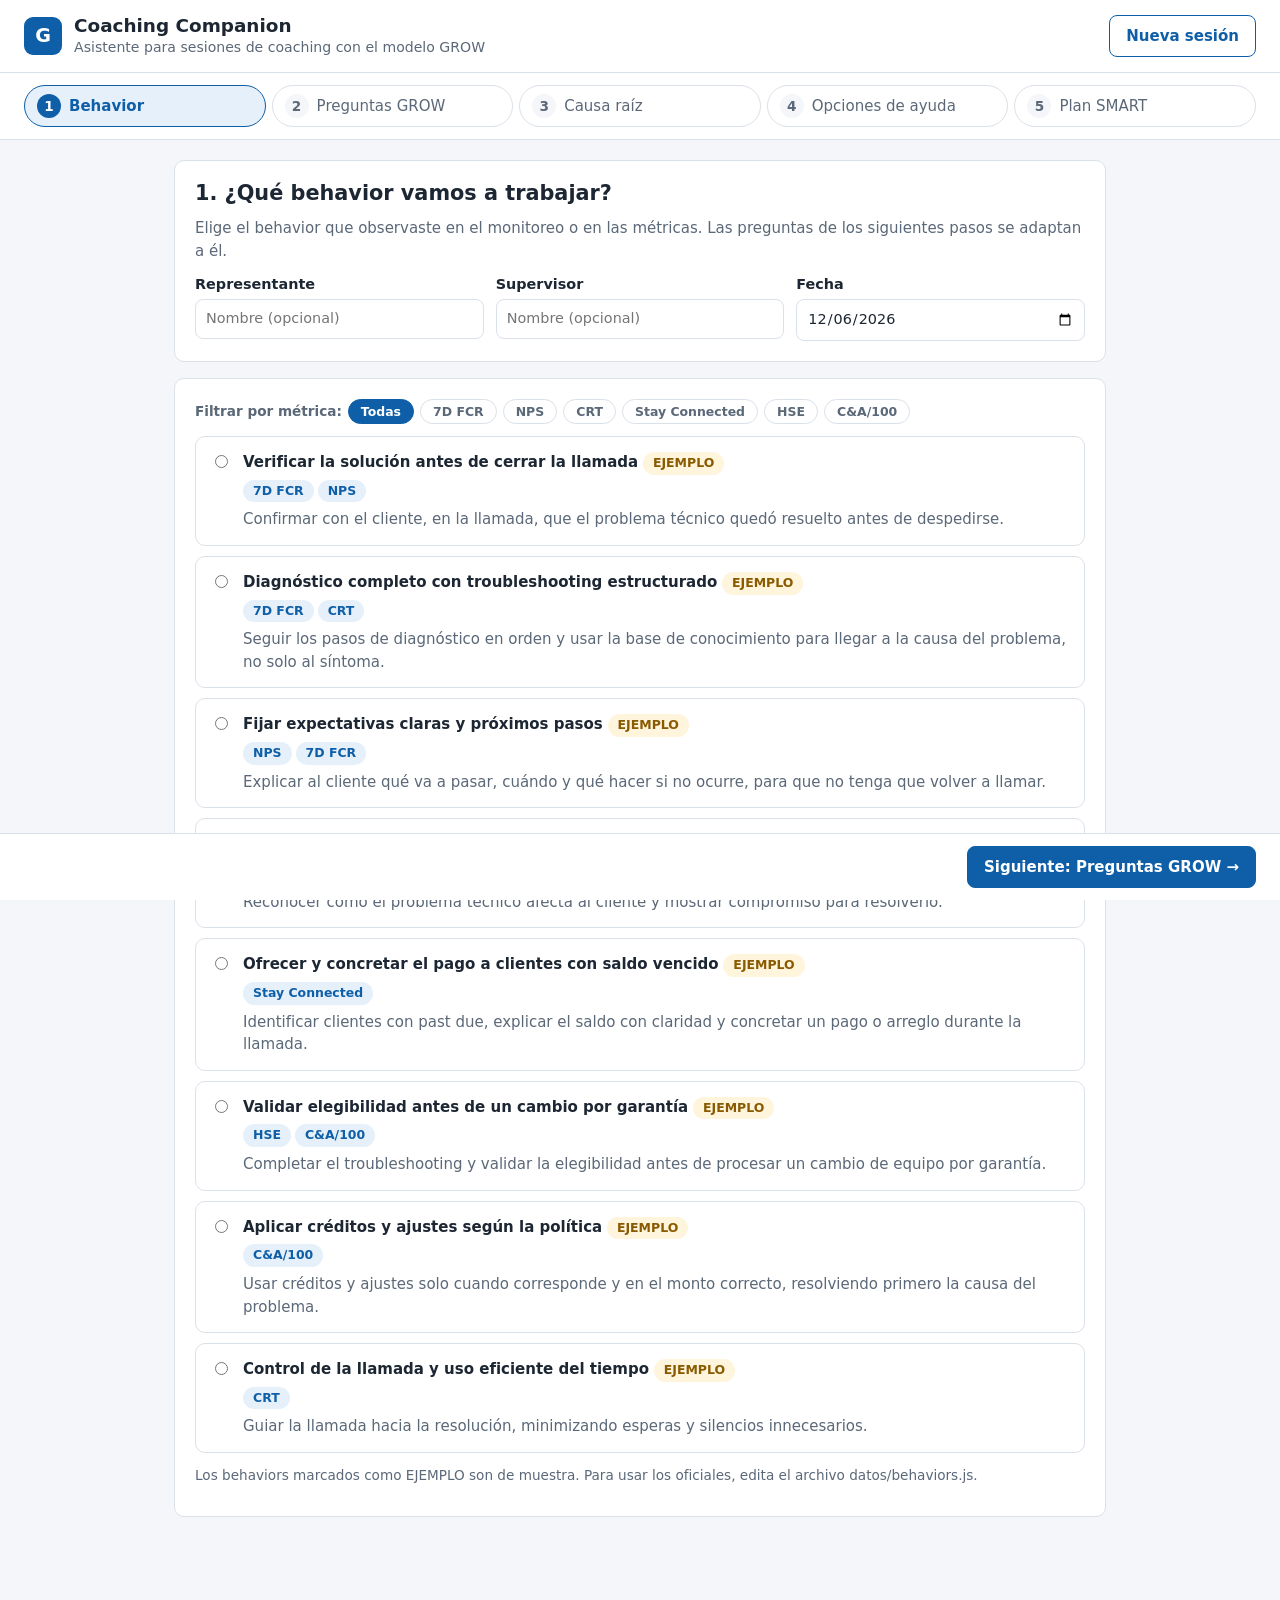
==== index.html @ 16ed64e9 "Primera versión del asistente de coaching GROW Flujo en 5 pasos (behavior, preguntas GROW, causa raí" ====
<!doctype html>
<html lang="es">
<head>
  <meta charset="utf-8">
  <meta name="viewport" content="width=device-width, initial-scale=1">
  <title>Coaching Companion</title>
  <link rel="stylesheet" href="css/estilos.css">
</head>
<body>
  <header class="encabezado">
    <div class="marca">
      <span class="logo" aria-hidden="true">G</span>
      <div>
        <h1>Coaching Companion</h1>
        <p class="sub">Asistente para sesiones de coaching con el modelo GROW</p>
      </div>
    </div>
    <button type="button" class="btn btn-sec" id="btn-nueva">Nueva sesión</button>
  </header>

  <nav class="pasos" id="pasos" aria-label="Pasos de la sesión"></nav>

  <main id="contenido" class="contenido" tabindex="-1"></main>

  <footer class="pie" id="pie">
    <button type="button" class="btn btn-sec" id="btn-atras">← Atrás</button>
    <span class="aviso-guardado" id="aviso-guardado"></span>
    <button type="button" class="btn" id="btn-siguiente">Siguiente →</button>
  </footer>

  <!--
    Orden de carga:
    1) datos/   → contenido editable (behaviors, preguntas, causas, estilos)
    2) js/app.js → estado, navegación y utilidades
    3) js/pasos/ → una sección por paso del flujo
    4) js/inicio.js → arranca la aplicación
    Todo funciona abriendo este archivo directamente (sin servidor).
  -->
  <script src="datos/behaviors.js"></script>
  <script src="datos/preguntas-grow.js"></script>
  <script src="datos/causas-raiz.js"></script>
  <script src="datos/estilos-aprendizaje.js"></script>

  <script src="js/app.js"></script>
  <script src="js/pasos/1-behavior.js"></script>
  <script src="js/pasos/2-grow.js"></script>
  <script src="js/pasos/3-causa-raiz.js"></script>
  <script src="js/pasos/4-ayuda.js"></script>
  <script src="js/pasos/5-plan-smart.js"></script>
  <script src="js/inicio.js"></script>
</body>
</html>
---- css/estilos.css ----
/* Coaching Companion — estilos. Sin fuentes ni recursos externos. */
:root {
  --fondo: #f4f6f9;
  --tarjeta: #ffffff;
  --texto: #1d2733;
  --tenue: #5b6878;
  --borde: #dbe1e8;
  --primario: #0f5fa8;
  --primario-claro: #e6f0fa;
  --ok: #1d7a46;
  --ok-claro: #e5f4ec;
  --aviso: #8a5a00;
  --aviso-claro: #fff4dc;
  --radio: 10px;
}

* { box-sizing: border-box; }
html { -webkit-text-size-adjust: 100%; }
body {
  margin: 0;
  font-family: "Segoe UI", system-ui, -apple-system, Roboto, Arial, sans-serif;
  font-size: 15px;
  line-height: 1.5;
  color: var(--texto);
  background: var(--fondo);
}
h1, h2, h3, h4 { line-height: 1.25; margin: 0 0 .5em; }
h2 { font-size: 1.3rem; }
h3 { font-size: 1.05rem; margin-top: 1.2em; }
h4 { font-size: 1rem; margin-top: 1em; }
p { margin: 0 0 .75em; }

/* Encabezado */
.encabezado {
  display: flex; align-items: center; justify-content: space-between; gap: 12px;
  padding: 14px 24px; background: var(--tarjeta); border-bottom: 1px solid var(--borde);
}
.marca { display: flex; align-items: center; gap: 12px; }
.marca h1 { font-size: 1.15rem; margin: 0; }
.sub { margin: 0; color: var(--tenue); font-size: .88rem; }
.logo {
  width: 38px; height: 38px; border-radius: 9px; background: var(--primario); color: #fff;
  display: grid; place-items: center; font-weight: 700; font-size: 1.2rem;
}

/* Barra de pasos */
.pasos {
  display: flex; gap: 6px; padding: 12px 24px; overflow-x: auto;
  background: var(--tarjeta); border-bottom: 1px solid var(--borde);
  position: sticky; top: 0; z-index: 5;
}
.paso {
  display: flex; align-items: center; gap: 8px; flex: 1 1 0; min-width: max-content;
  padding: 8px 12px; border: 1px solid var(--borde); border-radius: 999px;
  background: #fff; color: var(--tenue); font: inherit; cursor: pointer;
}
.paso .num {
  width: 24px; height: 24px; border-radius: 50%; display: grid; place-items: center;
  background: var(--fondo); font-size: .85rem; font-weight: 600;
}
.paso.listo .num { background: var(--ok-claro); color: var(--ok); }
.paso.activo { border-color: var(--primario); color: var(--primario); background: var(--primario-claro); font-weight: 600; }
.paso.activo .num { background: var(--primario); color: #fff; }

/* Contenido */
.contenido { max-width: 980px; margin: 0 auto; padding: 20px 24px 100px; outline: none; }
.tarjeta {
  background: var(--tarjeta); border: 1px solid var(--borde); border-radius: var(--radio);
  padding: 20px; margin-bottom: 16px;
}
.ayuda { color: var(--tenue); }
.tenue { color: var(--tenue); font-weight: normal; }
.nota { color: var(--tenue); font-size: .85rem; margin-top: 12px; }
.alerta { background: var(--aviso-claro); color: var(--aviso); padding: 10px 12px; border-radius: 8px; }
.contexto { font-size: .95rem; }
.etq { font-weight: 600; font-size: .85rem; color: var(--tenue); }

/* Campos */
.fila-campos { display: grid; grid-template-columns: repeat(auto-fit, minmax(200px, 1fr)); gap: 12px; }
.campo { display: flex; flex-direction: column; gap: 4px; font-weight: 600; font-size: .9rem; }
.campo input, .campo textarea {
  font: inherit; font-weight: normal; padding: 8px 10px; border: 1px solid var(--borde);
  border-radius: 8px; background: #fff; color: var(--texto); width: 100%;
}
.campo textarea { resize: vertical; }
.campo input:focus, .campo textarea:focus, button:focus-visible, input:focus-visible {
  outline: 2px solid var(--primario); outline-offset: 1px;
}
.campo-notas { margin-top: 16px; }

/* Botones */
.btn {
  font: inherit; font-weight: 600; padding: 9px 16px; border-radius: 8px; cursor: pointer;
  border: 1px solid var(--primario); background: var(--primario); color: #fff;
}
.btn:hover { filter: brightness(1.08); }
.btn-sec { background: #fff; color: var(--primario); }
.btn-peq { padding: 6px 12px; font-size: .88rem; }
.enlace { background: none; border: 0; padding: 0; color: var(--primario); font: inherit; text-decoration: underline; cursor: pointer; }
.acciones { display: flex; align-items: center; gap: 10px; flex-wrap: wrap; margin-bottom: 12px; }
.aviso-copia { color: var(--ok); font-weight: 600; }

/* Chips */
.chip {
  display: inline-block; padding: 1px 9px; border-radius: 999px; font-size: .78rem; font-weight: 600;
  background: var(--primario-claro); color: var(--primario); border: 1px solid transparent;
}
.chip-ejemplo { background: var(--aviso-claro); color: var(--aviso); }
.metricas { display: inline-flex; flex-wrap: wrap; gap: 4px; }
.filtros { display: flex; flex-wrap: wrap; gap: 6px; align-items: center; margin-bottom: 12px; }
.chip-filtro { cursor: pointer; background: #fff; border-color: var(--borde); color: var(--tenue); font-family: inherit; padding: 4px 12px; }
.chip-filtro.activo { background: var(--primario); color: #fff; border-color: var(--primario); }

/* Behaviors */
.lista-behaviors { display: grid; gap: 10px; }
.behavior {
  display: flex; gap: 12px; align-items: flex-start; padding: 14px; cursor: pointer;
  border: 1px solid var(--borde); border-radius: var(--radio);
}
.behavior:hover { border-color: var(--primario); }
.behavior.elegido { border-color: var(--primario); background: var(--primario-claro); }
.behavior input { margin-top: 4px; }
.behavior p { margin: 6px 0 0; color: var(--tenue); }
.behavior-titulo { margin-bottom: 4px; }
.se-ve-bien { margin-top: 10px; }
.se-ve-bien ul { margin: 4px 0 0; padding-left: 20px; }

/* GROW */
.pestanas { display: grid; grid-template-columns: repeat(4, 1fr); gap: 6px; margin-bottom: -1px; }
.pestana {
  font: inherit; padding: 10px; border: 1px solid var(--borde); border-bottom: 0;
  border-radius: var(--radio) var(--radio) 0 0; background: var(--fondo); color: var(--tenue);
  cursor: pointer; display: flex; align-items: center; gap: 8px; justify-content: center;
}
.pestana .letra, .smart-campo .letra {
  display: inline-grid; place-items: center; width: 26px; height: 26px; border-radius: 6px;
  background: var(--borde); color: var(--texto); font-weight: 700;
}
.pestana.activa { background: var(--tarjeta); color: var(--primario); font-weight: 600; }
.pestana.activa .letra { background: var(--primario); color: #fff; }
.panel-grow { border-top-left-radius: 0; border-top-right-radius: 0; }
.proposito { background: var(--fondo); border-radius: 8px; padding: 12px 14px; }
.proposito p:last-child { margin: 0; }
.preguntas { list-style: none; padding: 0; margin: 0; display: grid; gap: 4px; }
.preguntas label, .senales label, .confirmar {
  display: flex; gap: 10px; align-items: flex-start; padding: 7px 10px; border-radius: 8px; cursor: pointer;
}
.preguntas label:hover, .senales label:hover { background: var(--fondo); }
.preguntas input, .senales input, .confirmar input { margin-top: 4px; flex: none; }
.preguntas input:checked + span { color: var(--tenue); text-decoration: line-through; text-decoration-color: var(--borde); }
.grupo-causa { border: 1px solid var(--borde); border-radius: 8px; padding: 8px 12px; margin-bottom: 8px; }
.grupo-causa summary { cursor: pointer; }
.grupo-causa[open] summary { margin-bottom: 6px; }

/* Causa raíz */
.rejilla-causas { display: grid; grid-template-columns: repeat(auto-fit, minmax(380px, 1fr)); gap: 16px; }
.causa { margin: 0; display: flex; flex-direction: column; }
.causa h3 { margin-top: 0; }
.causa.confirmada { border-color: var(--ok); box-shadow: 0 0 0 2px var(--ok-claro); }
.prueba { font-size: .88rem; background: var(--fondo); padding: 8px 10px; border-radius: 8px; }
.senales { list-style: none; padding: 0; margin: 0 0 10px; flex: 1; }
.barra { height: 6px; background: var(--fondo); border-radius: 999px; overflow: hidden; margin-bottom: 8px; }
.relleno { display: block; height: 100%; width: 0; background: var(--primario); transition: width .2s; }
.confirmar { font-weight: 600; background: var(--fondo); }
.causa.confirmada .confirmar { background: var(--ok-claro); color: var(--ok); }
.sugerencia { background: var(--primario-claro); border-radius: 8px; padding: 10px 14px; }
.sugerencia p { margin: 0; }
.sugerencia .btn { margin-top: 8px; }

/* Ayuda */
.rejilla-estilos { display: grid; grid-template-columns: repeat(auto-fit, minmax(200px, 1fr)); gap: 10px; }
.estilo {
  display: flex; flex-direction: column; gap: 4px; padding: 12px; cursor: pointer;
  border: 1px solid var(--borde); border-radius: var(--radio); font-size: .9rem;
}
.estilo input { position: absolute; opacity: 0; pointer-events: none; }
.estilo.elegido { border-color: var(--primario); background: var(--primario-claro); }
.estilo:focus-within { outline: 2px solid var(--primario); }
.grupo-ayuda { border-top: 1px solid var(--borde); padding-top: 4px; }

/* SMART */
.smart { display: grid; gap: 12px; margin: 14px 0; }
.smart-campo > span:first-child { display: flex; align-items: center; gap: 8px; }
.smart-campo .tenue { font-size: .85rem; }
.revisiones { list-style: none; padding: 0; margin: 0; display: grid; gap: 4px; }
.revisiones .ok { color: var(--ok); }
.revisiones .pendiente { color: var(--aviso); }
.resumen {
  white-space: pre-wrap; word-wrap: break-word; background: var(--fondo); padding: 14px;
  border-radius: 8px; font-family: Consolas, "Courier New", monospace; font-size: .85rem; margin: 0;
}

/* Pie fijo */
.pie {
  position: fixed; left: 0; right: 0; bottom: 0; display: flex; align-items: center; justify-content: space-between;
  gap: 12px; padding: 12px 24px; background: var(--tarjeta); border-top: 1px solid var(--borde);
}
.aviso-guardado { color: var(--tenue); font-size: .82rem; text-align: center; }

@media (max-width: 640px) {
  .encabezado, .pasos, .contenido, .pie { padding-left: 16px; padding-right: 16px; }
  .paso .txt { display: none; }
  .paso.activo .txt { display: inline; }
  .pestanas { grid-template-columns: repeat(2, 1fr); }
  .rejilla-causas { grid-template-columns: 1fr; }
  .sub { display: none; }
}

/* Impresión: solo el resumen */
@media print {
  .encabezado, .pasos, .pie, .tarjeta { display: none !important; }
  .tarjeta:last-child { display: block !important; border: 0; padding: 0; }
  .tarjeta:last-child .acciones, .tarjeta:last-child .ayuda { display: none; }
  .resumen { background: none; font-size: 11pt; }
  body { background: #fff; }
}
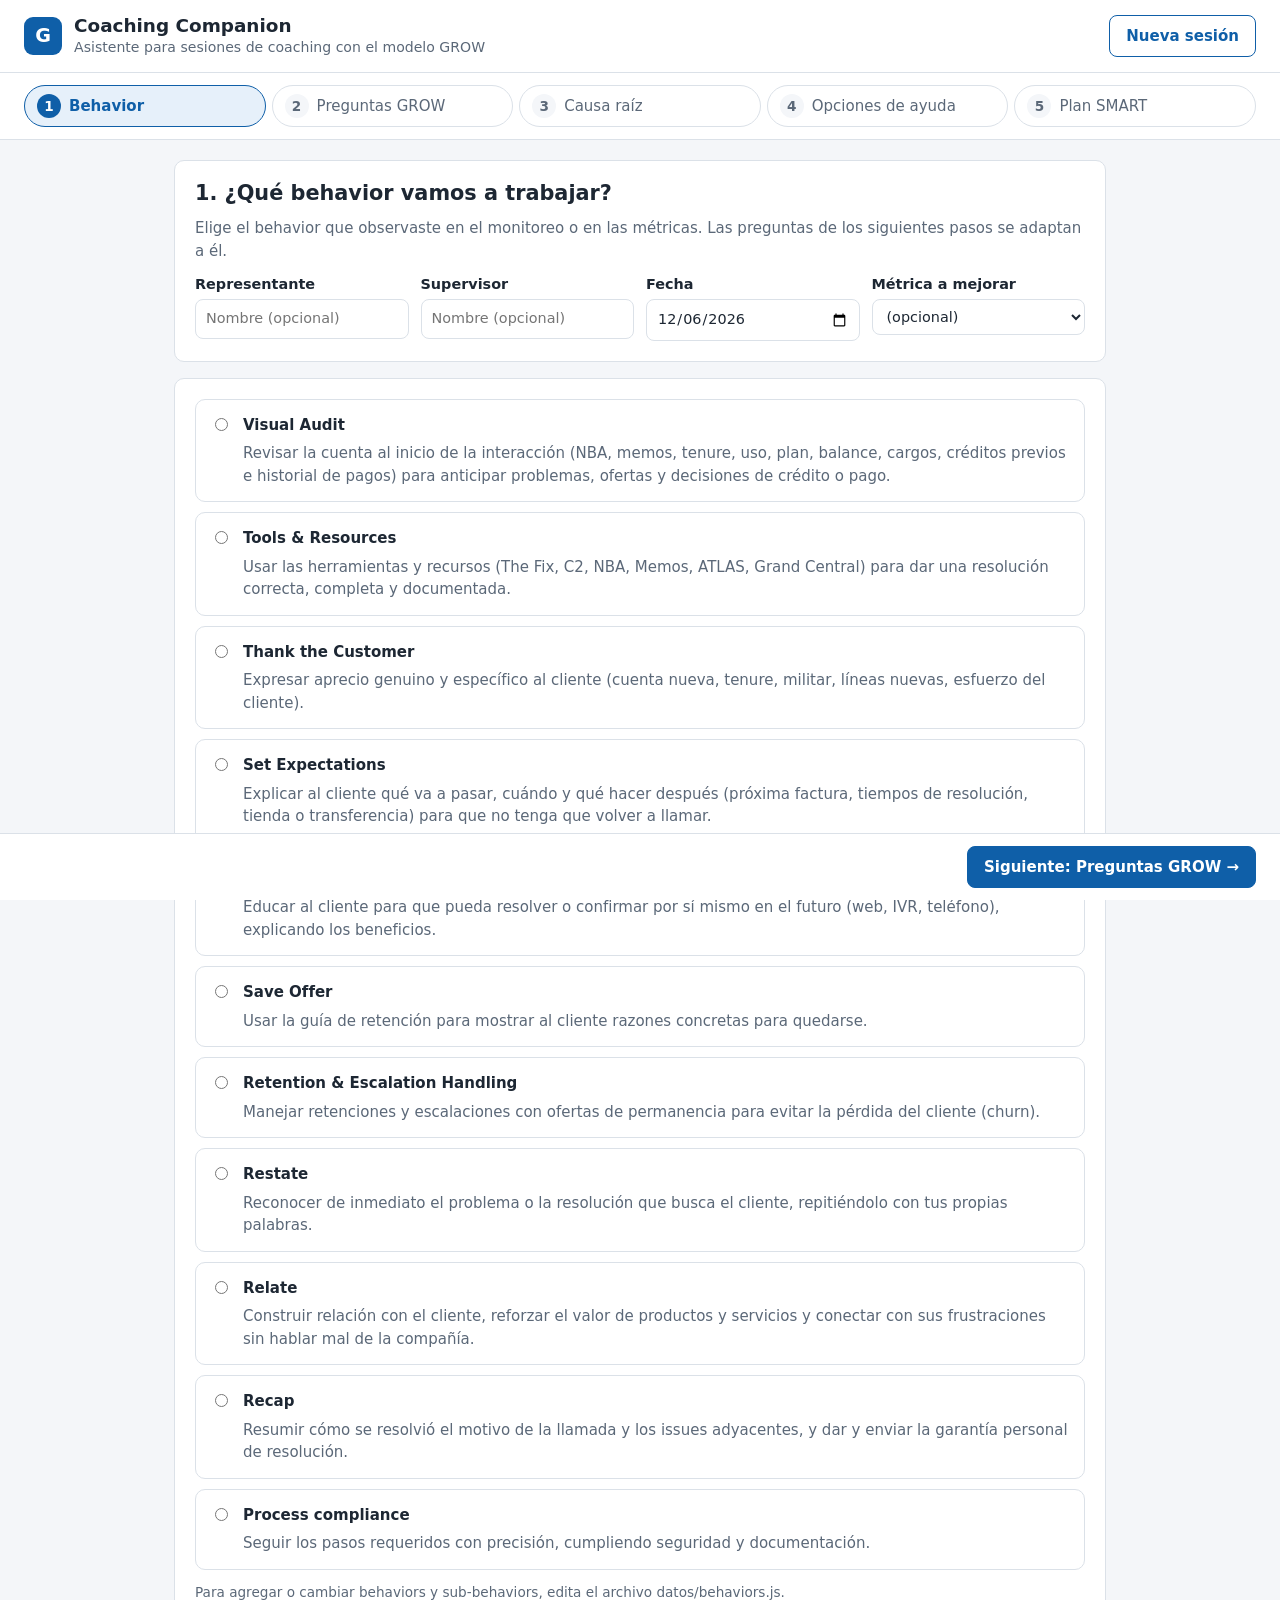
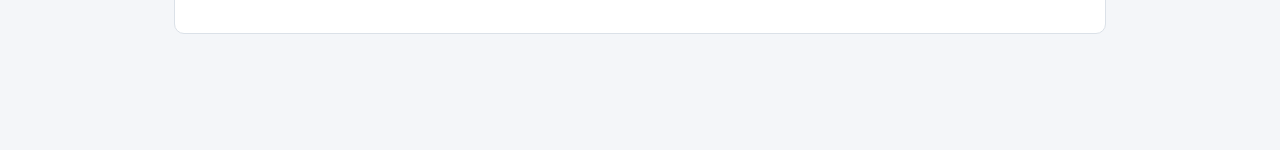
==== commit 67cf73f7: "Agregar 6 behaviors más y elegir la métrica por sesión Agrega Save Offer, Retention & Escalation Han" ====
--- a/index.html
+++ b/index.html
@@ -20,7 +20,14 @@
 
   <nav class="pasos" id="pasos" aria-label="Pasos de la sesión"></nav>
 
-  <main id="contenido" class="contenido" tabindex="-1"></main>
+  <main id="contenido" class="contenido" tabindex="-1">
+    <!-- Este aviso solo se ve si no se cargaron los archivos de js/ y datos/. -->
+    <div class="tarjeta alerta">
+      <strong>La herramienta no pudo cargar sus archivos.</strong>
+      Abre <strong>coaching-companion.html</strong> (versión en un solo archivo), o asegúrate de tener junto a este
+      index.html las carpetas <code>css</code>, <code>datos</code> y <code>js</code>.
+    </div>
+  </main>
 
   <footer class="pie" id="pie">
     <button type="button" class="btn btn-sec" id="btn-atras">← Atrás</button>
@@ -36,6 +43,7 @@
     4) js/inicio.js → arranca la aplicación
     Todo funciona abriendo este archivo directamente (sin servidor).
   -->
+  <script src="datos/metricas.js"></script>
   <script src="datos/behaviors.js"></script>
   <script src="datos/preguntas-grow.js"></script>
   <script src="datos/causas-raiz.js"></script>
--- a/css/estilos.css
+++ b/css/estilos.css
@@ -78,7 +78,7 @@
 /* Campos */
 .fila-campos { display: grid; grid-template-columns: repeat(auto-fit, minmax(200px, 1fr)); gap: 12px; }
 .campo { display: flex; flex-direction: column; gap: 4px; font-weight: 600; font-size: .9rem; }
-.campo input, .campo textarea {
+.campo input, .campo textarea, .campo select {
   font: inherit; font-weight: normal; padding: 8px 10px; border: 1px solid var(--borde);
   border-radius: 8px; background: #fff; color: var(--texto); width: 100%;
 }
@@ -113,16 +113,21 @@
 
 /* Behaviors */
 .lista-behaviors { display: grid; gap: 10px; }
-.behavior {
-  display: flex; gap: 12px; align-items: flex-start; padding: 14px; cursor: pointer;
-  border: 1px solid var(--borde); border-radius: var(--radio);
-}
+.behavior { padding: 14px; border: 1px solid var(--borde); border-radius: var(--radio); }
+.behavior-cabecera { display: flex; gap: 12px; align-items: flex-start; cursor: pointer; }
 .behavior:hover { border-color: var(--primario); }
 .behavior.elegido { border-color: var(--primario); background: var(--primario-claro); }
 .behavior input { margin-top: 4px; }
 .behavior p { margin: 6px 0 0; color: var(--tenue); }
 .behavior-titulo { margin-bottom: 4px; }
-.se-ve-bien { margin-top: 10px; }
+.se-ve-bien { margin-top: 12px; padding-left: 26px; }
+.sub-behaviors { display: grid; gap: 6px; margin-top: 6px; }
+.sub-behavior {
+  display: flex; gap: 10px; align-items: flex-start; padding: 8px 10px; cursor: pointer;
+  background: #fff; border: 1px solid var(--borde); border-radius: 8px; font-size: .92rem;
+}
+.sub-behavior input { margin-top: 4px; flex: none; }
+.sub-behavior.elegido { border-color: var(--primario); box-shadow: 0 0 0 1px var(--primario); }
 .se-ve-bien ul { margin: 4px 0 0; padding-left: 20px; }
 
 /* GROW */
@@ -214,3 +219,4 @@
   .resumen { background: none; font-size: 11pt; }
   body { background: #fff; }
 }
+.behavior.elegido .chip { background: #fff; }
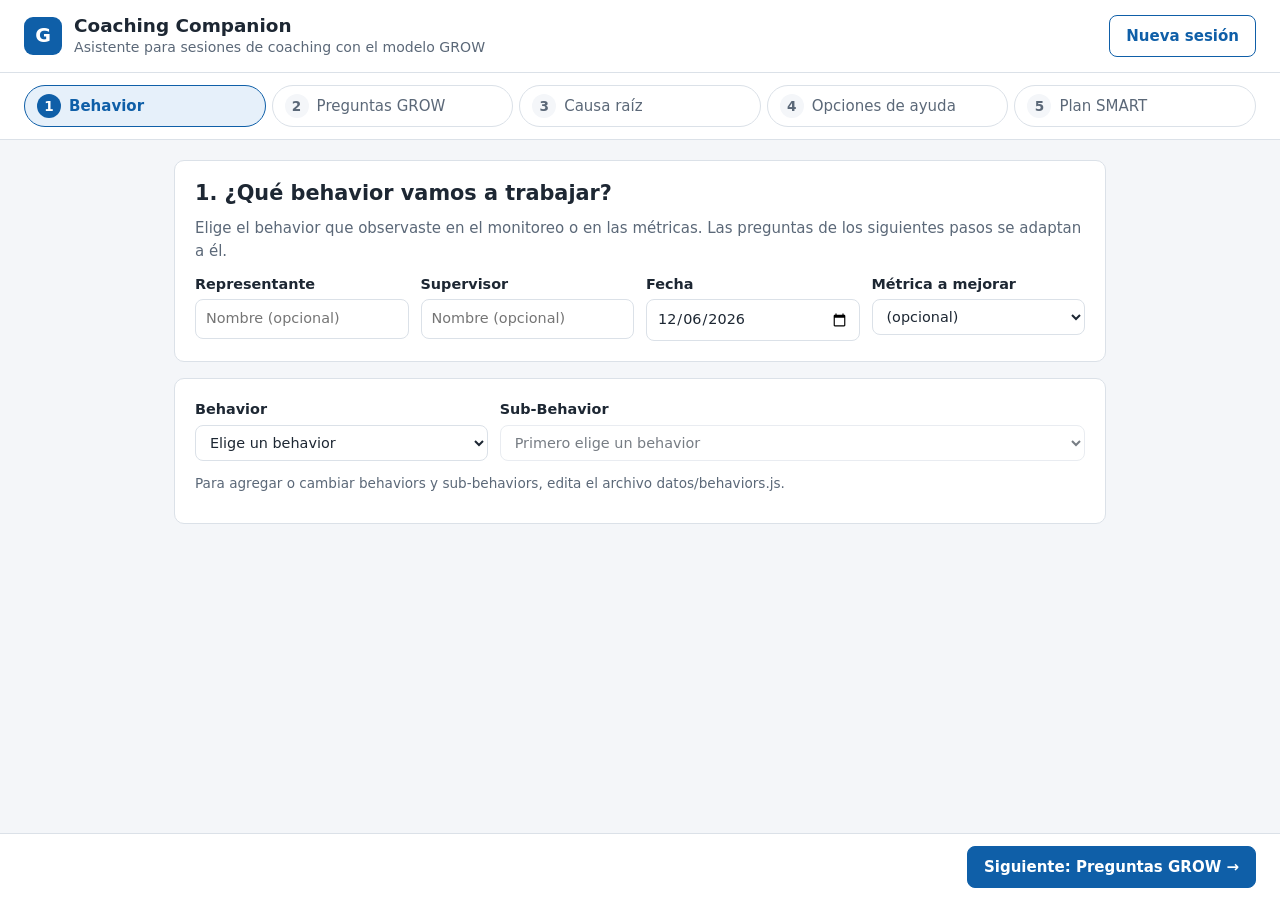
==== commit e85edf45: "Recomendaciones por behavior/sub-behavior, métrica, causa raíz y estilo Co-Authored-By: Claude Opus " ====
--- a/index.html
+++ b/index.html
@@ -48,6 +48,7 @@
   <script src="datos/preguntas-grow.js"></script>
   <script src="datos/causas-raiz.js"></script>
   <script src="datos/estilos-aprendizaje.js"></script>
+  <script src="datos/recomendaciones.js"></script>
 
   <script src="js/app.js"></script>
   <script src="js/pasos/1-behavior.js"></script>
--- a/css/estilos.css
+++ b/css/estilos.css
@@ -11,7 +11,21 @@
   --ok-claro: #e5f4ec;
   --aviso: #8a5a00;
   --aviso-claro: #fff4dc;
+  --sobre-primario: #ffffff;
   --radio: 10px;
+}
+/* Modo oscuro: sigue el tema del sistema o el elegido en la página que lo aloja. */
+@media (prefers-color-scheme: dark) {
+  :root:not([data-theme="light"]) {
+    --fondo: #12171e; --tarjeta: #1b222c; --texto: #e3e9f0; --tenue: #9aa7b6; --borde: #2e3845;
+    --primario: #5aa2e6; --primario-claro: #1d3247; --ok: #5cc48b; --ok-claro: #17322a;
+    --aviso: #e8b65a; --aviso-claro: #3a2f17; --sobre-primario: #0c1622; color-scheme: dark;
+  }
+}
+:root[data-theme="dark"] {
+  --fondo: #12171e; --tarjeta: #1b222c; --texto: #e3e9f0; --tenue: #9aa7b6; --borde: #2e3845;
+  --primario: #5aa2e6; --primario-claro: #1d3247; --ok: #5cc48b; --ok-claro: #17322a;
+  --aviso: #e8b65a; --aviso-claro: #3a2f17; --sobre-primario: #0c1622; color-scheme: dark;
 }
 
 * { box-sizing: border-box; }
@@ -39,7 +53,7 @@
 .marca h1 { font-size: 1.15rem; margin: 0; }
 .sub { margin: 0; color: var(--tenue); font-size: .88rem; }
 .logo {
-  width: 38px; height: 38px; border-radius: 9px; background: var(--primario); color: #fff;
+  width: 38px; height: 38px; border-radius: 9px; background: var(--primario); color: var(--sobre-primario);
   display: grid; place-items: center; font-weight: 700; font-size: 1.2rem;
 }
 
@@ -47,12 +61,12 @@
 .pasos {
   display: flex; gap: 6px; padding: 12px 24px; overflow-x: auto;
   background: var(--tarjeta); border-bottom: 1px solid var(--borde);
-  position: sticky; top: 0; z-index: 5;
+  position: sticky; top: env(safe-area-inset-top, 0px); z-index: 5;
 }
 .paso {
   display: flex; align-items: center; gap: 8px; flex: 1 1 0; min-width: max-content;
   padding: 8px 12px; border: 1px solid var(--borde); border-radius: 999px;
-  background: #fff; color: var(--tenue); font: inherit; cursor: pointer;
+  background: var(--tarjeta); color: var(--tenue); font: inherit; cursor: pointer;
 }
 .paso .num {
   width: 24px; height: 24px; border-radius: 50%; display: grid; place-items: center;
@@ -60,7 +74,7 @@
 }
 .paso.listo .num { background: var(--ok-claro); color: var(--ok); }
 .paso.activo { border-color: var(--primario); color: var(--primario); background: var(--primario-claro); font-weight: 600; }
-.paso.activo .num { background: var(--primario); color: #fff; }
+.paso.activo .num { background: var(--primario); color: var(--sobre-primario); }
 
 /* Contenido */
 .contenido { max-width: 980px; margin: 0 auto; padding: 20px 24px 100px; outline: none; }
@@ -80,7 +94,7 @@
 .campo { display: flex; flex-direction: column; gap: 4px; font-weight: 600; font-size: .9rem; }
 .campo input, .campo textarea, .campo select {
   font: inherit; font-weight: normal; padding: 8px 10px; border: 1px solid var(--borde);
-  border-radius: 8px; background: #fff; color: var(--texto); width: 100%;
+  border-radius: 8px; background: var(--tarjeta); color: var(--texto); width: 100%;
 }
 .campo textarea { resize: vertical; }
 .campo input:focus, .campo textarea:focus, button:focus-visible, input:focus-visible {
@@ -91,10 +105,10 @@
 /* Botones */
 .btn {
   font: inherit; font-weight: 600; padding: 9px 16px; border-radius: 8px; cursor: pointer;
-  border: 1px solid var(--primario); background: var(--primario); color: #fff;
+  border: 1px solid var(--primario); background: var(--primario); color: var(--sobre-primario);
 }
 .btn:hover { filter: brightness(1.08); }
-.btn-sec { background: #fff; color: var(--primario); }
+.btn-sec { background: var(--tarjeta); color: var(--primario); }
 .btn-peq { padding: 6px 12px; font-size: .88rem; }
 .enlace { background: none; border: 0; padding: 0; color: var(--primario); font: inherit; text-decoration: underline; cursor: pointer; }
 .acciones { display: flex; align-items: center; gap: 10px; flex-wrap: wrap; margin-bottom: 12px; }
@@ -108,10 +122,17 @@
 .chip-ejemplo { background: var(--aviso-claro); color: var(--aviso); }
 .metricas { display: inline-flex; flex-wrap: wrap; gap: 4px; }
 .filtros { display: flex; flex-wrap: wrap; gap: 6px; align-items: center; margin-bottom: 12px; }
-.chip-filtro { cursor: pointer; background: #fff; border-color: var(--borde); color: var(--tenue); font-family: inherit; padding: 4px 12px; }
-.chip-filtro.activo { background: var(--primario); color: #fff; border-color: var(--primario); }
+.chip-filtro { cursor: pointer; background: var(--tarjeta); border-color: var(--borde); color: var(--tenue); font-family: inherit; padding: 4px 12px; }
+.chip-filtro.activo { background: var(--primario); color: var(--sobre-primario); border-color: var(--primario); }
 
 /* Behaviors */
+.selectores-behavior { display: grid; gap: 12px; grid-template-columns: minmax(0, 1fr) minmax(0, 2fr); }
+.selectores-behavior select { width: 100%; max-width: 100%; text-overflow: ellipsis; }
+.selectores-behavior select:disabled { opacity: .6; }
+@media (max-width: 640px) { .selectores-behavior { grid-template-columns: minmax(0, 1fr); } }
+.behavior-detalle > p { margin: 12px 0 0; color: var(--tenue); }
+.behavior-detalle .se-ve-bien { padding-left: 0; }
+.behavior-detalle .se-ve-bien p { margin: 4px 0 0; }
 .lista-behaviors { display: grid; gap: 10px; }
 .behavior { padding: 14px; border: 1px solid var(--borde); border-radius: var(--radio); }
 .behavior-cabecera { display: flex; gap: 12px; align-items: flex-start; cursor: pointer; }
@@ -124,7 +145,7 @@
 .sub-behaviors { display: grid; gap: 6px; margin-top: 6px; }
 .sub-behavior {
   display: flex; gap: 10px; align-items: flex-start; padding: 8px 10px; cursor: pointer;
-  background: #fff; border: 1px solid var(--borde); border-radius: 8px; font-size: .92rem;
+  background: var(--tarjeta); border: 1px solid var(--borde); border-radius: 8px; font-size: .92rem;
 }
 .sub-behavior input { margin-top: 4px; flex: none; }
 .sub-behavior.elegido { border-color: var(--primario); box-shadow: 0 0 0 1px var(--primario); }
@@ -142,7 +163,7 @@
   background: var(--borde); color: var(--texto); font-weight: 700;
 }
 .pestana.activa { background: var(--tarjeta); color: var(--primario); font-weight: 600; }
-.pestana.activa .letra { background: var(--primario); color: #fff; }
+.pestana.activa .letra { background: var(--primario); color: var(--sobre-primario); }
 .panel-grow { border-top-left-radius: 0; border-top-right-radius: 0; }
 .proposito { background: var(--fondo); border-radius: 8px; padding: 12px 14px; }
 .proposito p:last-child { margin: 0; }
@@ -153,6 +174,7 @@
 .preguntas label:hover, .senales label:hover { background: var(--fondo); }
 .preguntas input, .senales input, .confirmar input { margin-top: 4px; flex: none; }
 .preguntas input:checked + span { color: var(--tenue); text-decoration: line-through; text-decoration-color: var(--borde); }
+.recomendacion .preguntas input:checked + span, .grupo-ayuda .preguntas input:checked + span { color: var(--texto); text-decoration: none; font-weight: 600; }
 .grupo-causa { border: 1px solid var(--borde); border-radius: 8px; padding: 8px 12px; margin-bottom: 8px; }
 .grupo-causa summary { cursor: pointer; }
 .grupo-causa[open] summary { margin-bottom: 6px; }
@@ -181,6 +203,10 @@
 .estilo input { position: absolute; opacity: 0; pointer-events: none; }
 .estilo.elegido { border-color: var(--primario); background: var(--primario-claro); }
 .estilo:focus-within { outline: 2px solid var(--primario); }
+.recomendacion { border-left: 4px solid var(--primario); }
+.recomendacion .combinacion { margin: 0 0 8px; overflow-wrap: anywhere; }
+.rec-bloque { border-top: 1px solid var(--borde); padding-top: 8px; margin-top: 10px; }
+.rec-bloque p { margin: 4px 0 0; }
 .grupo-ayuda { border-top: 1px solid var(--borde); padding-top: 4px; }
 
 /* SMART */
@@ -198,8 +224,9 @@
 /* Pie fijo */
 .pie {
   position: fixed; left: 0; right: 0; bottom: 0; display: flex; align-items: center; justify-content: space-between;
-  gap: 12px; padding: 12px 24px; background: var(--tarjeta); border-top: 1px solid var(--borde);
-}
+  gap: 12px; padding: 12px 24px calc(12px + env(safe-area-inset-bottom, 0px)); background: var(--tarjeta); border-top: 1px solid var(--borde);
+}
+.btn-nueva-confirmar { border-color: var(--aviso); color: var(--aviso); }
 .aviso-guardado { color: var(--tenue); font-size: .82rem; text-align: center; }
 
 @media (max-width: 640px) {
@@ -219,4 +246,4 @@
   .resumen { background: none; font-size: 11pt; }
   body { background: #fff; }
 }
-.behavior.elegido .chip { background: #fff; }
+.behavior.elegido .chip { background: var(--tarjeta); }
